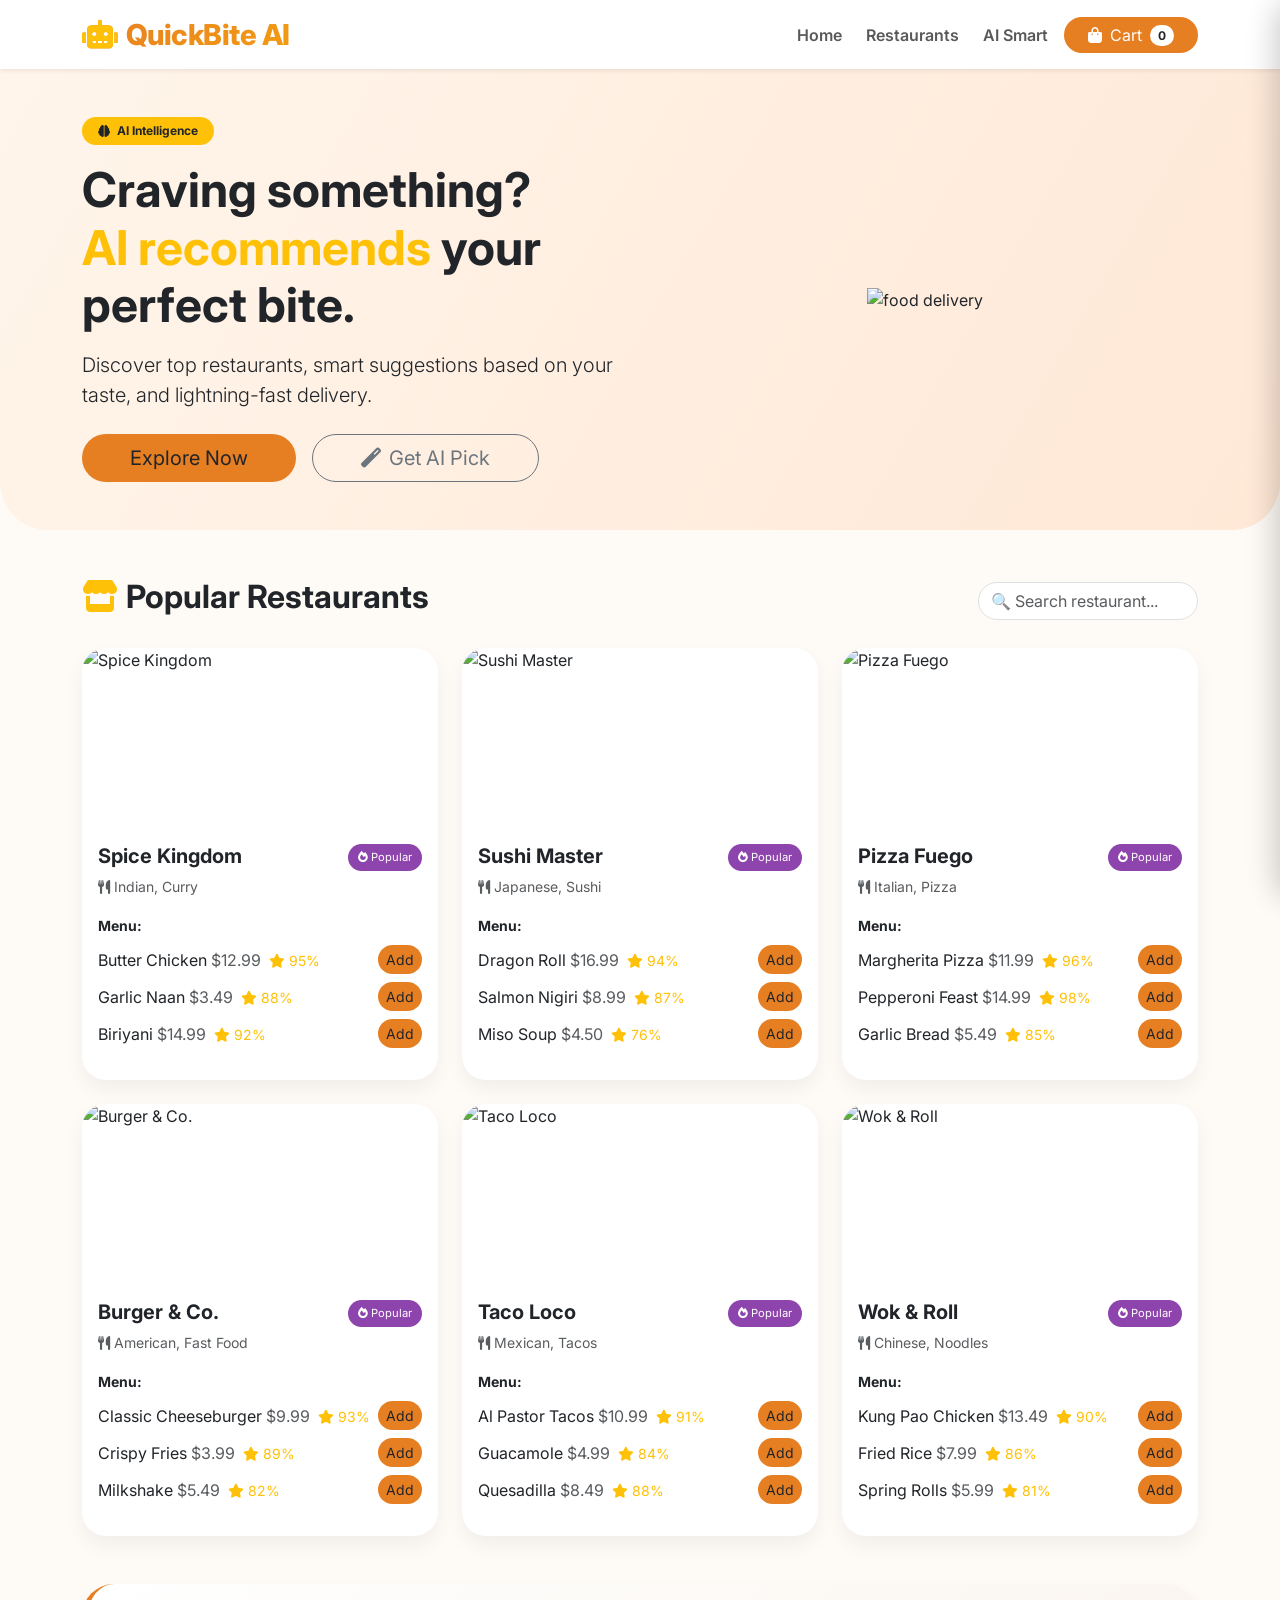
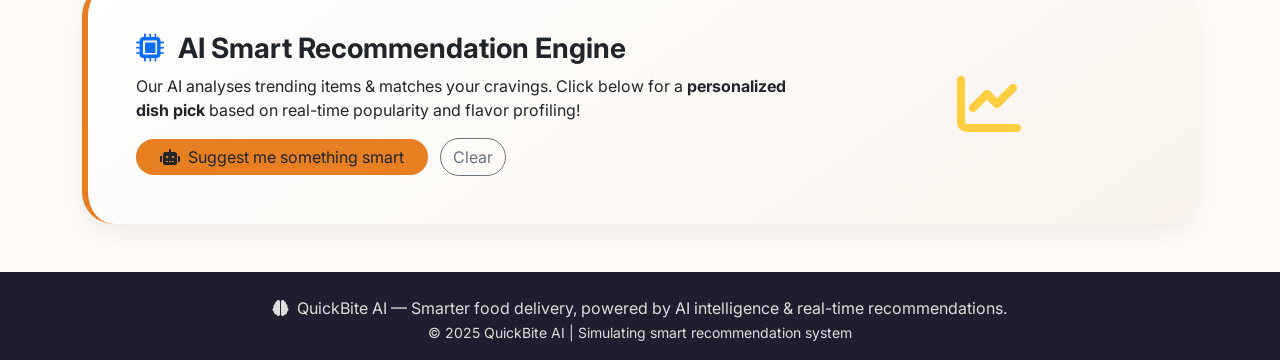
==== index.html @ 6bb6e5da "1ST Commit" ====
<!DOCTYPE html>
<html lang="en">
<head>
  <meta charset="UTF-8">
  <meta name="viewport" content="width=device-width, initial-scale=1.0, user-scalable=yes">
  <title>QuickBite AI | Smart Food Delivery</title>
  <!-- Bootstrap 5 CSS + Icons + Google Fonts -->
  <link href="https://cdn.jsdelivr.net/npm/bootstrap@5.3.0-alpha1/dist/css/bootstrap.min.css" rel="stylesheet">
  <link rel="stylesheet" href="https://cdnjs.cloudflare.com/ajax/libs/font-awesome/6.0.0-beta3/css/all.min.css">
  <link href="https://fonts.googleapis.com/css2?family=Inter:opsz,wght@14..32,300;14..32,400;14..32,600;14..32,700&display=swap" rel="stylesheet">
  <!-- Custom CSS -->
  <link rel="stylesheet" href="css/style.css">
</head>
<body>

<!-- NAVBAR -->
<nav class="navbar navbar-expand-lg bg-white shadow-sm sticky-top py-2">
  <div class="container">
    <a class="navbar-brand" href="#"><i class="fas fa-robot me-2 text-warning"></i>QuickBite AI</a>
    <button class="navbar-toggler" type="button" data-bs-toggle="collapse" data-bs-target="#navbarNav">
      <span class="navbar-toggler-icon"></span>
    </button>
    <div class="collapse navbar-collapse" id="navbarNav">
      <ul class="navbar-nav ms-auto align-items-center gap-2">
        <li class="nav-item"><a class="nav-link fw-semibold" href="#">Home</a></li>
        <li class="nav-item"><a class="nav-link fw-semibold" href="#restaurants">Restaurants</a></li>
        <li class="nav-item"><a class="nav-link fw-semibold" href="#ai-smart">AI Smart</a></li>
        <li class="nav-item">
          <button class="btn btn-primary-custom text-white rounded-pill px-4" id="cartIconBtn">
            <i class="fas fa-shopping-bag me-1"></i> Cart <span id="cartCountBadge" class="badge bg-white text-dark ms-1 rounded-pill">0</span>
          </button>
        </li>
      </ul>
    </div>
  </div>
</nav>

<!-- HERO SECTION -->
<section class="hero-section py-5">
  <div class="container">
    <div class="row align-items-center g-4">
      <div class="col-lg-6">
        <span class="badge bg-warning text-dark mb-3 px-3 py-2 rounded-pill"><i class="fas fa-brain me-1"></i> AI Intelligence</span>
        <h1 class="display-5 fw-bold">Craving something?<br><span class="text-warning">AI recommends</span> your perfect bite.</h1>
        <p class="lead mt-3">Discover top restaurants, smart suggestions based on your taste, and lightning-fast delivery.</p>
        <div class="d-flex flex-wrap gap-3 mt-4">
          <button class="btn btn-primary-custom btn-lg px-5 rounded-pill" id="exploreBtn">Explore Now</button>
          <button class="btn btn-outline-secondary btn-lg px-5 rounded-pill" id="aiRecommendHeroBtn"><i class="fas fa-magic me-2"></i>Get AI Pick</button>
        </div>
      </div>
      <div class="col-lg-6 text-center">
        <img src="https://img.freepik.com/free-vector/delivery-service-illustrated_23-2148505081.jpg?w=500" alt="food delivery" class="img-fluid" style="max-height: 280px;">
      </div>
    </div>
  </div>
</section>

<!-- RESTAURANTS SECTION -->
<div class="container my-5" id="restaurants">
  <div class="d-flex justify-content-between align-items-center flex-wrap mb-4">
    <h2 class="fw-bold"><i class="fas fa-store me-2 text-warning"></i>Popular Restaurants</h2>
    <div class="d-flex gap-2">
      <input type="text" id="searchResto" class="form-control rounded-pill" placeholder="🔍 Search restaurant..." style="max-width: 220px;">
    </div>
  </div>
  <div class="row g-4" id="restaurantsContainer">
    <!-- dynamic restaurant cards will be injected via JS -->
  </div>
</div>

<!-- AI SMART RECOMMENDATION SECTION -->
<section id="ai-smart" class="container my-5">
  <div class="ai-recommend-box p-4 p-lg-5">
    <div class="row align-items-center">
      <div class="col-md-8">
        <h3 class="fw-bold"><i class="fas fa-microchip me-2 text-primary"></i> AI Smart Recommendation Engine</h3>
        <p class="mb-2">Our AI analyses trending items & matches your cravings. Click below for a <strong>personalized dish pick</strong> based on real-time popularity and flavor profiling!</p>
        <div class="mt-3">
          <button id="smartAIRecommendBtn" class="btn btn-primary-custom rounded-pill px-4"><i class="fas fa-robot me-2"></i>Suggest me something smart</button>
          <button id="clearSuggestionBtn" class="btn btn-outline-secondary rounded-pill ms-2">Clear</button>
        </div>
        <div id="aiSuggestionResult" class="mt-4 p-3 bg-white rounded-4 shadow-sm" style="display: none;">
          <div class="d-flex gap-3 align-items-center">
            <i class="fas fa-star-of-life fa-2x" style="color:#e67e22"></i>
            <div><span class="fw-bold">🍽️ AI says: </span><span id="aiMessageText"></span></div>
          </div>
        </div>
      </div>
      <div class="col-md-4 text-center">
        <i class="fas fa-chart-line fa-4x text-warning opacity-75"></i>
      </div>
    </div>
  </div>
</section>

<!-- ORDER SUMMARY / CART SIDEBAR -->
<div id="cartOverlay" class="cart-overlay"></div>
<div id="cartSidebar" class="cart-sidebar">
  <div class="d-flex justify-content-between align-items-center border-bottom pb-3">
    <h5 class="fw-bold"><i class="fas fa-shopping-cart text-warning"></i> Your Order</h5>
    <button id="closeCartBtn" class="btn-close"></button>
  </div>
  <div id="cartItemsList" class="mt-3" style="max-height: 60vh; overflow-y: auto;">
    <!-- Cart items dynamic -->
  </div>
  <div class="border-top pt-3 mt-2">
    <div class="d-flex justify-content-between fw-bold fs-5">
      <span>Total:</span>
      <span id="cartTotalPrice">$0.00</span>
    </div>
    <button class="btn btn-success w-100 mt-3 rounded-pill" id="checkoutBtn"><i class="fas fa-bolt"></i> Proceed to Checkout</button>
    <p class="small text-muted mt-2 text-center">✨ AI-powered order suggestions ready</p>
  </div>
</div>

<!-- Toast notification -->
<div class="toast-container position-fixed bottom-0 end-0 p-3" style="z-index: 1100;">
  <div id="liveToast" class="toast bg-dark text-white border-0" role="alert" aria-live="assertive" data-bs-autohide="true" data-bs-delay="2000">
    <div class="d-flex">
      <div class="toast-body"><i class="fas fa-check-circle text-success me-2"></i><span id="toastMsg">Added to cart</span></div>
      <button type="button" class="btn-close btn-close-white me-2 m-auto" data-bs-dismiss="toast"></button>
    </div>
  </div>
</div>

<footer class="footer mt-5 pt-4 pb-3">
  <div class="container text-center">
    <p class="mb-0"><i class="fas fa-brain me-1"></i> QuickBite AI — Smarter food delivery, powered by AI intelligence & real-time recommendations.</p>
    <small>© 2025 QuickBite AI | Simulating smart recommendation system</small>
  </div>
</footer>

<script src="https://cdn.jsdelivr.net/npm/bootstrap@5.3.0-alpha1/dist/js/bootstrap.bundle.min.js"></script>
<script src="js/data.js"></script>
<script src="js/cart.js"></script>
<script src="js/ai-recommendations.js"></script>
<script src="js/app.js"></script>
</body>
</html>
---- css/style.css ----
* {
  font-family: 'Inter', sans-serif;
}

body {
  background-color: #fefaf5;
  scroll-behavior: smooth;
}

/* Navbar custom */
.navbar-brand {
  font-weight: 800;
  font-size: 1.8rem;
  letter-spacing: -0.5px;
  background: linear-gradient(135deg, #e67e22, #f39c12);
  -webkit-background-clip: text;
  background-clip: text;
  color: transparent;
}

.btn-primary-custom {
  background: #e67e22;
  border: none;
  transition: all 0.3s ease;
}

.btn-primary-custom:hover {
  background: #d35400;
  transform: translateY(-2px);
  box-shadow: 0 8px 20px rgba(230, 126, 34, 0.3);
}

.hero-section {
  background: linear-gradient(120deg, #fff5eb 0%, #ffe8d6 100%);
  border-radius: 0 0 3rem 3rem;
  padding: 3rem 0;
}

.card-restaurant {
  border-radius: 1.5rem;
  transition: transform 0.25s ease, box-shadow 0.3s;
  cursor: pointer;
  overflow: hidden;
  border: none;
  box-shadow: 0 10px 20px rgba(0, 0, 0, 0.05);
}

.card-restaurant:hover {
  transform: translateY(-8px);
  box-shadow: 0 20px 30px rgba(0, 0, 0, 0.12);
}

.resto-img {
  height: 180px;
  object-fit: cover;
  width: 100%;
}

.badge-ai {
  background: #8e44ad;
  color: white;
  font-size: 0.7rem;
  border-radius: 40px;
  padding: 5px 10px;
}

.ai-recommend-box {
  background: linear-gradient(145deg, #ffffff, #f9f3ec);
  border-radius: 2rem;
  border-left: 6px solid #e67e22;
  box-shadow: 0 12px 25px rgba(0, 0, 0, 0.05);
}

.cart-sidebar {
  position: fixed;
  right: -380px;
  top: 0;
  width: 380px;
  height: 100vh;
  background: white;
  z-index: 1050;
  box-shadow: -5px 0 30px rgba(0, 0, 0, 0.2);
  transition: right 0.3s ease;
  padding: 1.5rem;
  overflow-y: auto;
  border-top-left-radius: 1.5rem;
  border-bottom-left-radius: 1.5rem;
}

.cart-open {
  right: 0 !important;
}

.cart-overlay {
  position: fixed;
  top: 0;
  left: 0;
  width: 100%;
  height: 100%;
  background: rgba(0, 0, 0, 0.4);
  z-index: 1040;
  display: none;
}

.cart-overlay.show {
  display: block;
}

.footer {
  background: #1e1e2f;
  color: #ddd;
}

.btn-outline-warning-custom {
  border-color: #e67e22;
  color: #e67e22;
}

.btn-outline-warning-custom:hover {
  background: #e67e22;
  color: white;
}

@media (max-width: 576px) {
  .cart-sidebar {
    width: 100%;
    right: -100%;
  }
  .hero-section h1 {
    font-size: 2rem;
  }
}
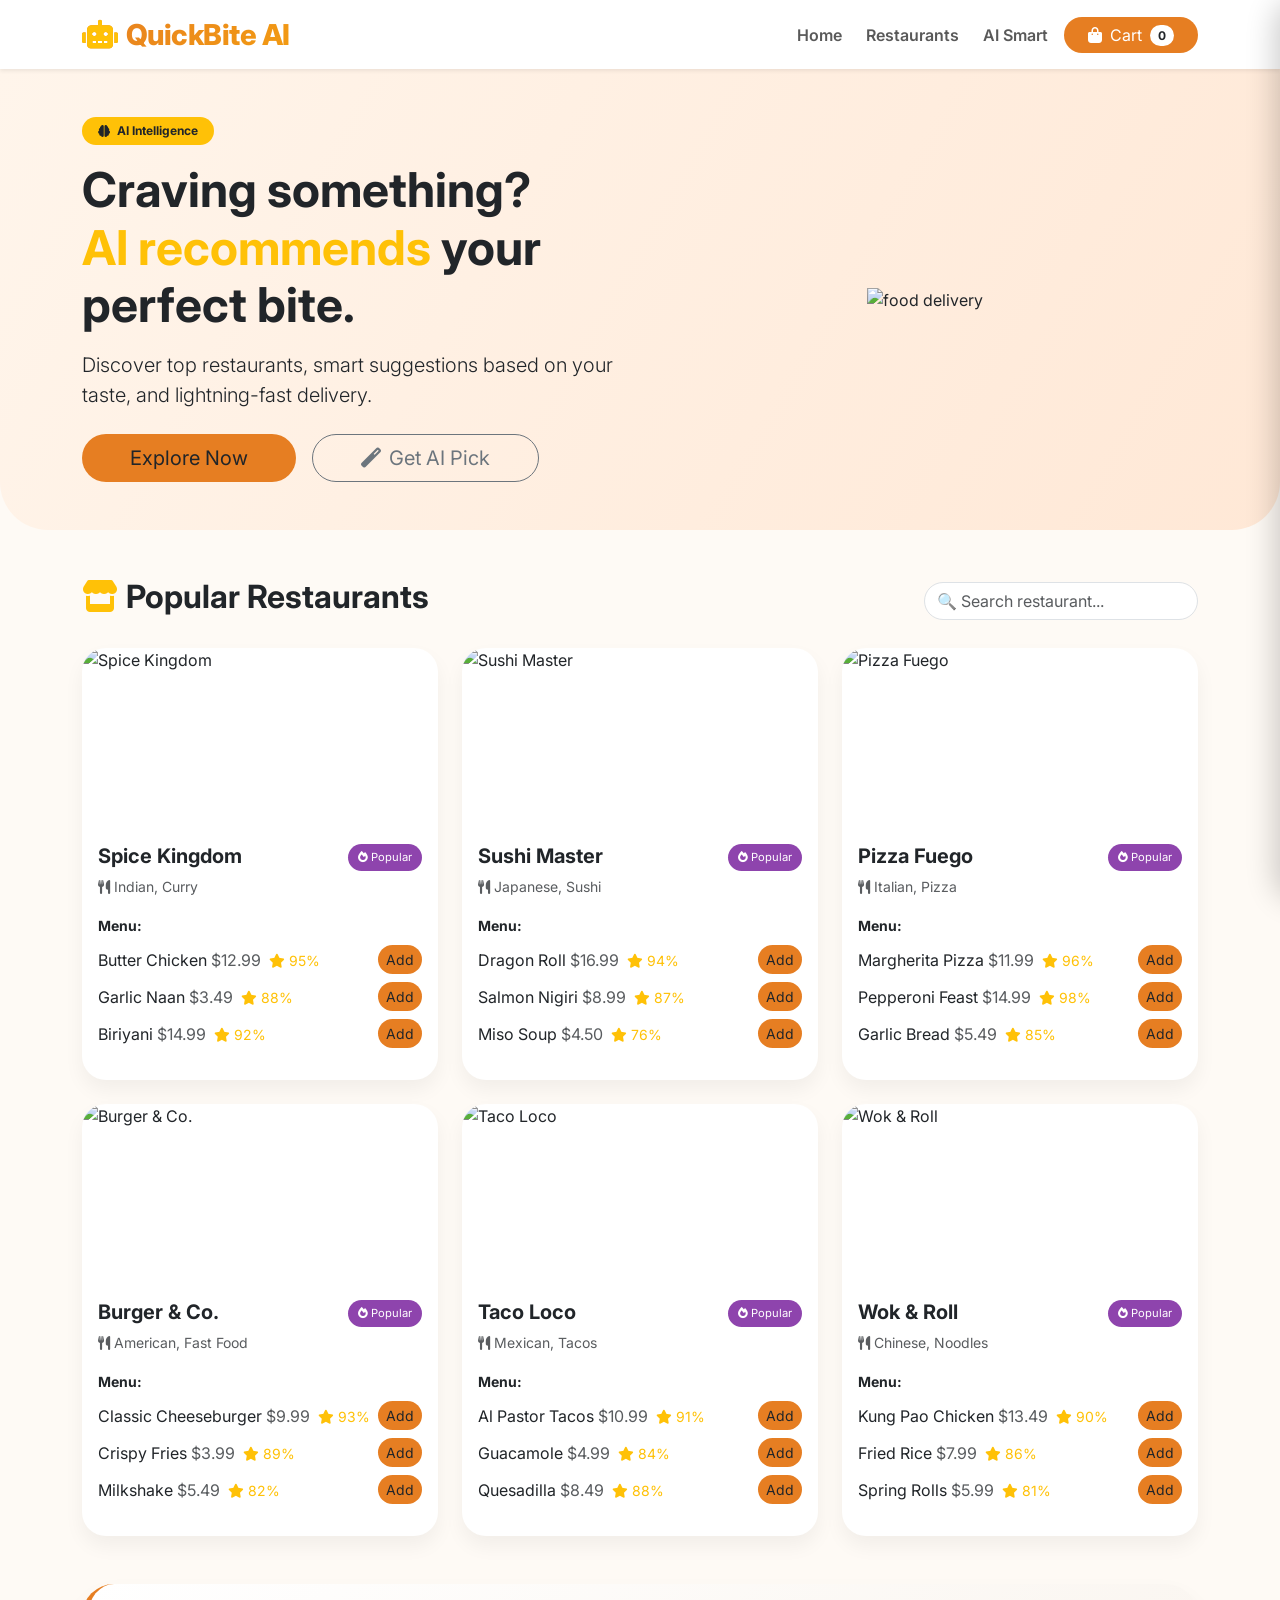
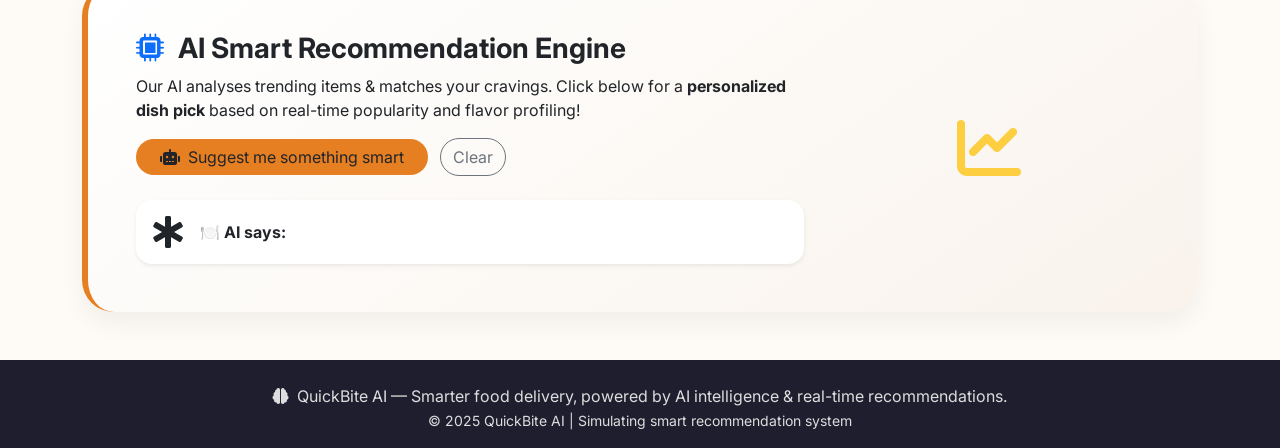
==== commit 4a659d8b: "All Bugs Fixed" ====
--- a/index.html
+++ b/index.html
@@ -2,7 +2,7 @@
 <html lang="en">
 <head>
   <meta charset="UTF-8">
-  <meta name="viewport" content="width=device-width, initial-scale=1.0, user-scalable=yes">
+  <meta name="viewport" content="width=device-width, initial-scale=1.0">
   <title>QuickBite AI | Smart Food Delivery</title>
   <!-- Bootstrap 5 CSS + Icons + Google Fonts -->
   <link href="https://cdn.jsdelivr.net/npm/bootstrap@5.3.0-alpha1/dist/css/bootstrap.min.css" rel="stylesheet">
@@ -17,7 +17,7 @@
 <nav class="navbar navbar-expand-lg bg-white shadow-sm sticky-top py-2">
   <div class="container">
     <a class="navbar-brand" href="#"><i class="fas fa-robot me-2 text-warning"></i>QuickBite AI</a>
-    <button class="navbar-toggler" type="button" data-bs-toggle="collapse" data-bs-target="#navbarNav">
+    <button class="navbar-toggler" type="button" data-bs-toggle="collapse" data-bs-target="#navbarNav" title="Toggle navigation">
       <span class="navbar-toggler-icon"></span>
     </button>
     <div class="collapse navbar-collapse" id="navbarNav">
@@ -49,7 +49,7 @@
         </div>
       </div>
       <div class="col-lg-6 text-center">
-        <img src="https://img.freepik.com/free-vector/delivery-service-illustrated_23-2148505081.jpg?w=500" alt="food delivery" class="img-fluid" style="max-height: 280px;">
+        <img src="https://img.freepik.com/free-vector/delivery-service-illustrated_23-2148505081.jpg?w=500" alt="food delivery" class="img-fluid hero-img-maxheight">
       </div>
     </div>
   </div>
@@ -60,7 +60,7 @@
   <div class="d-flex justify-content-between align-items-center flex-wrap mb-4">
     <h2 class="fw-bold"><i class="fas fa-store me-2 text-warning"></i>Popular Restaurants</h2>
     <div class="d-flex gap-2">
-      <input type="text" id="searchResto" class="form-control rounded-pill" placeholder="🔍 Search restaurant..." style="max-width: 220px;">
+      <input type="text" id="searchResto" class="form-control rounded-pill search-resto-maxwidth" placeholder="🔍 Search restaurant...">
     </div>
   </div>
   <div class="row g-4" id="restaurantsContainer">
@@ -79,9 +79,9 @@
           <button id="smartAIRecommendBtn" class="btn btn-primary-custom rounded-pill px-4"><i class="fas fa-robot me-2"></i>Suggest me something smart</button>
           <button id="clearSuggestionBtn" class="btn btn-outline-secondary rounded-pill ms-2">Clear</button>
         </div>
-        <div id="aiSuggestionResult" class="mt-4 p-3 bg-white rounded-4 shadow-sm" style="display: none;">
+        <div id="aiSuggestionResult" class="mt-4 p-3 bg-white rounded-4 shadow-sm ai-suggestion-hidden">
           <div class="d-flex gap-3 align-items-center">
-            <i class="fas fa-star-of-life fa-2x" style="color:#e67e22"></i>
+            <i class="fas fa-star-of-life fa-2x ai-star-color"></i>
             <div><span class="fw-bold">🍽️ AI says: </span><span id="aiMessageText"></span></div>
           </div>
         </div>
@@ -98,9 +98,9 @@
 <div id="cartSidebar" class="cart-sidebar">
   <div class="d-flex justify-content-between align-items-center border-bottom pb-3">
     <h5 class="fw-bold"><i class="fas fa-shopping-cart text-warning"></i> Your Order</h5>
-    <button id="closeCartBtn" class="btn-close"></button>
+    <button id="closeCartBtn" class="btn-close" title="Close cart"></button>
   </div>
-  <div id="cartItemsList" class="mt-3" style="max-height: 60vh; overflow-y: auto;">
+  <div id="cartItemsList" class="mt-3 cart-items-list-scroll">
     <!-- Cart items dynamic -->
   </div>
   <div class="border-top pt-3 mt-2">
@@ -114,11 +114,11 @@
 </div>
 
 <!-- Toast notification -->
-<div class="toast-container position-fixed bottom-0 end-0 p-3" style="z-index: 1100;">
+<div class="toast-container position-fixed bottom-0 end-0 p-3 toast-zindex">
   <div id="liveToast" class="toast bg-dark text-white border-0" role="alert" aria-live="assertive" data-bs-autohide="true" data-bs-delay="2000">
     <div class="d-flex">
       <div class="toast-body"><i class="fas fa-check-circle text-success me-2"></i><span id="toastMsg">Added to cart</span></div>
-      <button type="button" class="btn-close btn-close-white me-2 m-auto" data-bs-dismiss="toast"></button>
+      <button type="button" class="btn-close btn-close-white me-2 m-auto" data-bs-dismiss="toast" title="Close notification"></button>
     </div>
   </div>
 </div>
--- a/css/style.css
+++ b/css/style.css
@@ -57,6 +57,31 @@
 }
 
 .badge-ai {
+  /* Moved inline styles from index.html */
+  .hero-img-maxheight {
+    max-height: 280px;
+  }
+
+  .search-resto-maxwidth {
+    max-width: 220px;
+  }
+
+  .ai-suggestion-hidden {
+    display: none;
+  }
+
+  .ai-star-color {
+    color: #e67e22;
+  }
+
+  .cart-items-list-scroll {
+    max-height: 60vh;
+    overflow-y: auto;
+  }
+
+  .toast-zindex {
+    z-index: 1100;
+  }
   background: #8e44ad;
   color: white;
   font-size: 0.7rem;
